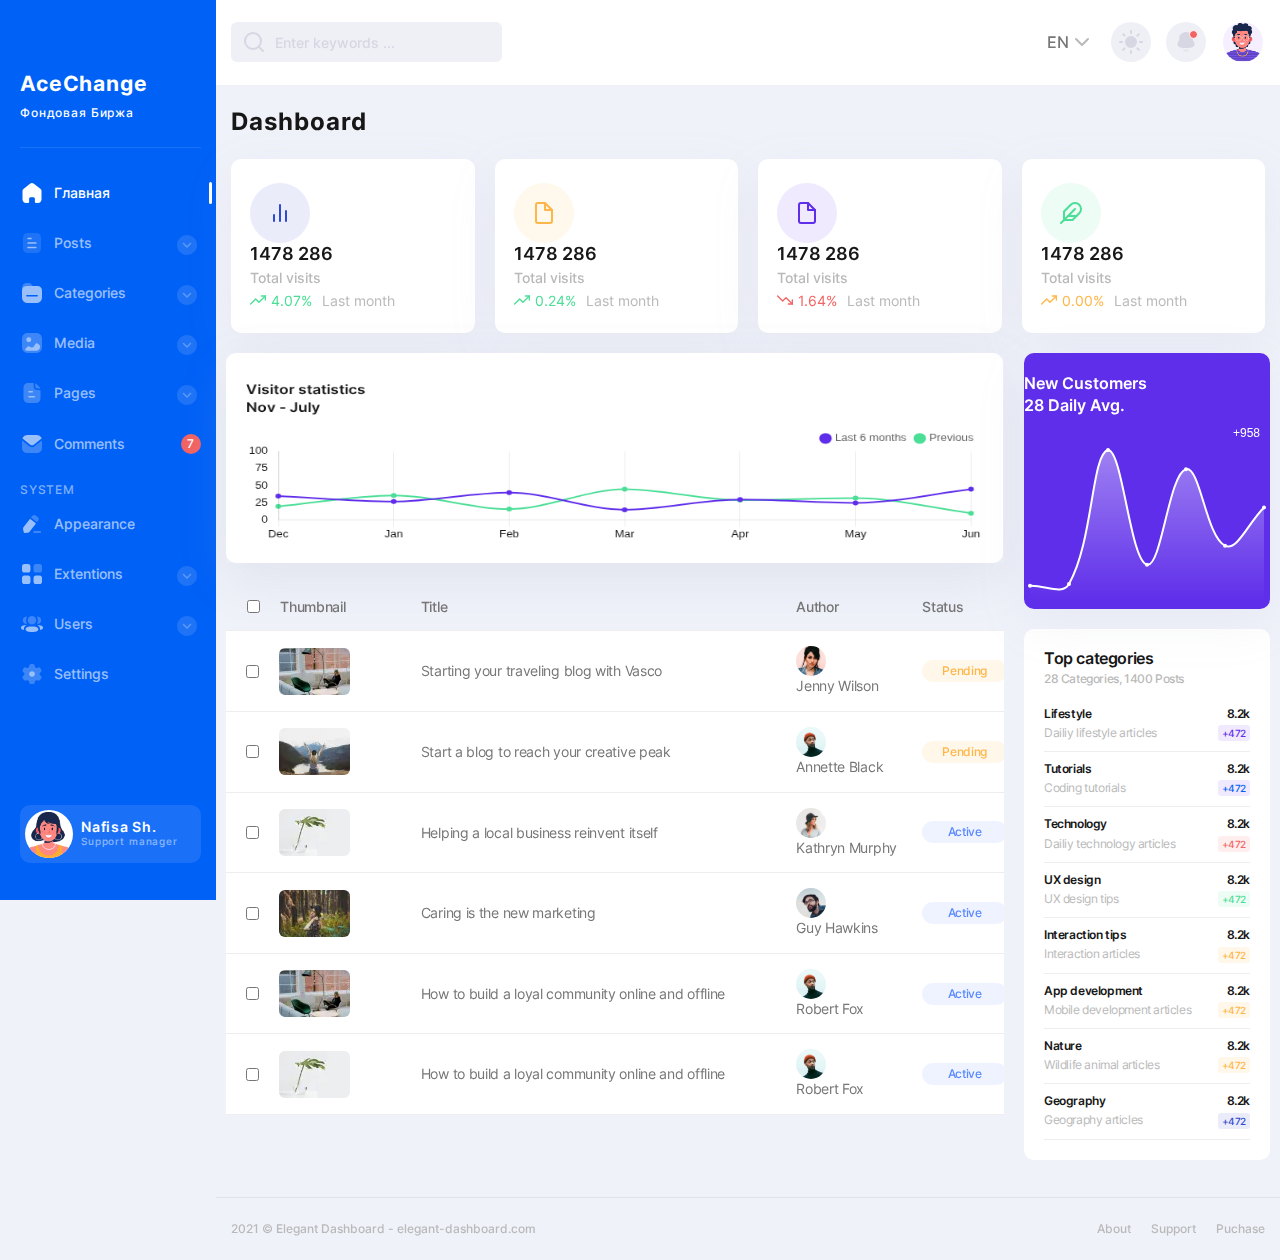
==== templates/index.html @ 2b7d205b "add template" ====
<!DOCTYPE html>
<html lang="ru">

<head>
  <meta charset="UTF-8">
  <meta http-equiv="X-UA-Compatible" content="IE=edge">
  <meta name="viewport" content="width=device-width, initial-scale=1.0">
  <title>AceChange</title>
  <!-- Favicon -->
  <link rel="shortcut icon" href="./img/svg/Logo.png" type="image/x-icon">
  <!-- Custom styles -->
  <link rel="stylesheet" href="./css/style.min.css">
</head>

<body>
  <div class="layer"></div>
<!-- ! Body -->
<a class="skip-link sr-only" href="#skip-target">Skip to content</a>
<div class="page-flex">
  <!-- ! Sidebar -->
  <aside class="sidebar">
    <div class="sidebar-start">
        <div class="sidebar-head">
            <a href="/" class="logo-wrapper" title="Home">
                <span class="sr-only">Домой</span>
                <span class="icon logo" aria-hidden="true"></span>
                <div class="logo-text">
                    <span class="logo-title">AceChange</span>
                    <span class="logo-subtitle">Фондовая Биржа</span>
                </div>
            </a>
           
        </div>
        <div class="sidebar-body">
            <ul class="sidebar-body-menu">
                <li>
                    <a class="active" href="/"><span class="icon home" aria-hidden="true"></span>Главная</a>
                </li>
                <li>
                    <a class="show-cat-btn" href="##">
                        <span class="icon document" aria-hidden="true"></span>Posts
                        <span class="category__btn transparent-btn" title="Open list">
                            <span class="sr-only">Open list</span>
                            <span class="icon arrow-down" aria-hidden="true"></span>
                        </span>
                    </a>
                    <ul class="cat-sub-menu">
                        <li>
                            <a href="posts.html">All Posts</a>
                        </li>
                        <li>
                            <a href="new-post.html">Add new post</a>
                        </li>
                    </ul>
                </li>
                <li>
                    <a class="show-cat-btn" href="##">
                        <span class="icon folder" aria-hidden="true"></span>Categories
                        <span class="category__btn transparent-btn" title="Open list">
                            <span class="sr-only">Open list</span>
                            <span class="icon arrow-down" aria-hidden="true"></span>
                        </span>
                    </a>
                    <ul class="cat-sub-menu">
                        <li>
                            <a href="categories.html">All categories</a>
                        </li>
                    </ul>
                </li>
                <li>
                    <a class="show-cat-btn" href="##">
                        <span class="icon image" aria-hidden="true"></span>Media
                        <span class="category__btn transparent-btn" title="Open list">
                            <span class="sr-only">Open list</span>
                            <span class="icon arrow-down" aria-hidden="true"></span>
                        </span>
                    </a>
                    <ul class="cat-sub-menu">
                        <li>
                            <a href="media-01.html">Media-01</a>
                        </li>
                        <li>
                            <a href="media-02.html">Media-02</a>
                        </li>
                    </ul>
                </li>
                <li>
                    <a class="show-cat-btn" href="##">
                        <span class="icon paper" aria-hidden="true"></span>Pages
                        <span class="category__btn transparent-btn" title="Open list">
                            <span class="sr-only">Open list</span>
                            <span class="icon arrow-down" aria-hidden="true"></span>
                        </span>
                    </a>
                    <ul class="cat-sub-menu">
                        <li>
                            <a href="pages.html">All pages</a>
                        </li>
                        <li>
                            <a href="new-page.html">Add new page</a>
                        </li>
                    </ul>
                </li>
                <li>
                    <a href="comments.html">
                        <span class="icon message" aria-hidden="true"></span>
                        Comments
                    </a>
                    <span class="msg-counter">7</span>
                </li>
            </ul>
            <span class="system-menu__title">system</span>
            <ul class="sidebar-body-menu">
                <li>
                    <a href="appearance.html"><span class="icon edit" aria-hidden="true"></span>Appearance</a>
                </li>
                <li>
                    <a class="show-cat-btn" href="##">
                        <span class="icon category" aria-hidden="true"></span>Extentions
                        <span class="category__btn transparent-btn" title="Open list">
                            <span class="sr-only">Open list</span>
                            <span class="icon arrow-down" aria-hidden="true"></span>
                        </span>
                    </a>
                    <ul class="cat-sub-menu">
                        <li>
                            <a href="extention-01.html">Extentions-01</a>
                        </li>
                        <li>
                            <a href="extention-02.html">Extentions-02</a>
                        </li>
                    </ul>
                </li>
                <li>
                    <a class="show-cat-btn" href="##">
                        <span class="icon user-3" aria-hidden="true"></span>Users
                        <span class="category__btn transparent-btn" title="Open list">
                            <span class="sr-only">Open list</span>
                            <span class="icon arrow-down" aria-hidden="true"></span>
                        </span>
                    </a>
                    <ul class="cat-sub-menu">
                        <li>
                            <a href="users-01.html">Users-01</a>
                        </li>
                        <li>
                            <a href="users-02.html">Users-02</a>
                        </li>
                    </ul>
                </li>
                <li>
                    <a href="##"><span class="icon setting" aria-hidden="true"></span>Settings</a>
                </li>
            </ul>
        </div>
    </div>
    <div class="sidebar-footer">
        <a href="##" class="sidebar-user">
            <span class="sidebar-user-img">
                <picture><source srcset="./img/avatar/avatar-illustrated-01.webp" type="image/webp"><img src="./img/avatar/avatar-illustrated-01.png" alt="User name"></picture>
            </span>
            <div class="sidebar-user-info">
                <span class="sidebar-user__title">Nafisa Sh.</span>
                <span class="sidebar-user__subtitle">Support manager</span>
            </div>
        </a>
    </div>
</aside>
  <div class="main-wrapper">
    <!-- ! Main nav -->
    <nav class="main-nav--bg">
  <div class="container main-nav">
    <div class="main-nav-start">
      <div class="search-wrapper">
        <i data-feather="search" aria-hidden="true"></i>
        <input type="text" placeholder="Enter keywords ..." required>
      </div>
    </div>
    <div class="main-nav-end">
      <button class="sidebar-toggle transparent-btn" title="Menu" type="button">
        <span class="sr-only">Toggle menu</span>
        <span class="icon menu-toggle--gray" aria-hidden="true"></span>
      </button>
      <div class="lang-switcher-wrapper">
        <button class="lang-switcher transparent-btn" type="button">
          EN
          <i data-feather="chevron-down" aria-hidden="true"></i>
        </button>
        <ul class="lang-menu dropdown">
          <li><a href="##">English</a></li>
          <li><a href="##">French</a></li>
          <li><a href="##">Uzbek</a></li>
        </ul>
      </div>
      <button class="theme-switcher gray-circle-btn" type="button" title="Switch theme">
        <span class="sr-only">Switch theme</span>
        <i class="sun-icon" data-feather="sun" aria-hidden="true"></i>
        <i class="moon-icon" data-feather="moon" aria-hidden="true"></i>
      </button>
      <div class="notification-wrapper">
        <button class="gray-circle-btn dropdown-btn" title="To messages" type="button">
          <span class="sr-only">To messages</span>
          <span class="icon notification active" aria-hidden="true"></span>
        </button>
        <ul class="users-item-dropdown notification-dropdown dropdown">
          <li>
            <a href="##">
              <div class="notification-dropdown-icon info">
                <i data-feather="check"></i>
              </div>
              <div class="notification-dropdown-text">
                <span class="notification-dropdown__title">System just updated</span>
                <span class="notification-dropdown__subtitle">The system has been successfully upgraded. Read more
                  here.</span>
              </div>
            </a>
          </li>
          <li>
            <a href="##">
              <div class="notification-dropdown-icon danger">
                <i data-feather="info" aria-hidden="true"></i>
              </div>
              <div class="notification-dropdown-text">
                <span class="notification-dropdown__title">The cache is full!</span>
                <span class="notification-dropdown__subtitle">Unnecessary caches take up a lot of memory space and
                  interfere ...</span>
              </div>
            </a>
          </li>
          <li>
            <a href="##">
              <div class="notification-dropdown-icon info">
                <i data-feather="check" aria-hidden="true"></i>
              </div>
              <div class="notification-dropdown-text">
                <span class="notification-dropdown__title">New Subscriber here!</span>
                <span class="notification-dropdown__subtitle">A new subscriber has subscribed.</span>
              </div>
            </a>
          </li>
          <li>
            <a class="link-to-page" href="##">Go to Notifications page</a>
          </li>
        </ul>
      </div>
      <div class="nav-user-wrapper">
        <button href="##" class="nav-user-btn dropdown-btn" title="My profile" type="button">
          <span class="sr-only">My profile</span>
          <span class="nav-user-img">
            <picture><source srcset="./img/avatar/avatar-illustrated-02.webp" type="image/webp"><img src="./img/avatar/avatar-illustrated-02.png" alt="User name"></picture>
          </span>
        </button>
        <ul class="users-item-dropdown nav-user-dropdown dropdown">
          <li><a href="##">
              <i data-feather="user" aria-hidden="true"></i>
              <span>Profile</span>
            </a></li>
          <li><a href="##">
              <i data-feather="settings" aria-hidden="true"></i>
              <span>Account settings</span>
            </a></li>
          <li><a class="danger" href="##">
              <i data-feather="log-out" aria-hidden="true"></i>
              <span>Log out</span>
            </a></li>
        </ul>
      </div>
    </div>
  </div>
</nav>
    <!-- ! Main -->
    <main class="main users chart-page" id="skip-target">
      <div class="container">
        <h2 class="main-title">Dashboard</h2>
        <div class="row stat-cards">
          <div class="col-md-6 col-xl-3">
            <article class="stat-cards-item">
              <div class="stat-cards-icon primary">
                <i data-feather="bar-chart-2" aria-hidden="true"></i>
              </div>
              <div class="stat-cards-info">
                <p class="stat-cards-info__num">1478 286</p>
                <p class="stat-cards-info__title">Total visits</p>
                <p class="stat-cards-info__progress">
                  <span class="stat-cards-info__profit success">
                    <i data-feather="trending-up" aria-hidden="true"></i>4.07%
                  </span>
                  Last month
                </p>
              </div>
            </article>
          </div>
          <div class="col-md-6 col-xl-3">
            <article class="stat-cards-item">
              <div class="stat-cards-icon warning">
                <i data-feather="file" aria-hidden="true"></i>
              </div>
              <div class="stat-cards-info">
                <p class="stat-cards-info__num">1478 286</p>
                <p class="stat-cards-info__title">Total visits</p>
                <p class="stat-cards-info__progress">
                  <span class="stat-cards-info__profit success">
                    <i data-feather="trending-up" aria-hidden="true"></i>0.24%
                  </span>
                  Last month
                </p>
              </div>
            </article>
          </div>
          <div class="col-md-6 col-xl-3">
            <article class="stat-cards-item">
              <div class="stat-cards-icon purple">
                <i data-feather="file" aria-hidden="true"></i>
              </div>
              <div class="stat-cards-info">
                <p class="stat-cards-info__num">1478 286</p>
                <p class="stat-cards-info__title">Total visits</p>
                <p class="stat-cards-info__progress">
                  <span class="stat-cards-info__profit danger">
                    <i data-feather="trending-down" aria-hidden="true"></i>1.64%
                  </span>
                  Last month
                </p>
              </div>
            </article>
          </div>
          <div class="col-md-6 col-xl-3">
            <article class="stat-cards-item">
              <div class="stat-cards-icon success">
                <i data-feather="feather" aria-hidden="true"></i>
              </div>
              <div class="stat-cards-info">
                <p class="stat-cards-info__num">1478 286</p>
                <p class="stat-cards-info__title">Total visits</p>
                <p class="stat-cards-info__progress">
                  <span class="stat-cards-info__profit warning">
                    <i data-feather="trending-up" aria-hidden="true"></i>0.00%
                  </span>
                  Last month
                </p>
              </div>
            </article>
          </div>
        </div>
        <div class="row">
          <div class="col-lg-9">
            <div class="chart">
              <canvas id="myChart" aria-label="Site statistics" role="img"></canvas>
            </div>
            <div class="users-table table-wrapper">
              <table class="posts-table">
                <thead>
                  <tr class="users-table-info">
                    <th>
                      <label class="users-table__checkbox ms-20">
                        <input type="checkbox" class="check-all">Thumbnail
                      </label>
                    </th>
                    <th>Title</th>
                    <th>Author</th>
                    <th>Status</th>
                    <th>Date</th>
                    <th>Action</th>
                  </tr>
                </thead>
                <tbody>
                  <tr>
                    <td>
                      <label class="users-table__checkbox">
                        <input type="checkbox" class="check">
                        <div class="categories-table-img">
                          <picture><source srcset="./img/categories/01.webp" type="image/webp"><img src="./img/categories/01.jpg" alt="category"></picture>
                        </div>
                      </label>
                    </td>
                    <td>
                      Starting your traveling blog with Vasco
                    </td>
                    <td>
                      <div class="pages-table-img">
                        <picture><source srcset="./img/avatar/avatar-face-04.webp" type="image/webp"><img src="./img/avatar/avatar-face-04.png" alt="User Name"></picture>
                        Jenny Wilson
                      </div>
                    </td>
                    <td><span class="badge-pending">Pending</span></td>
                    <td>17.04.2021</td>
                    <td>
                      <span class="p-relative">
                        <button class="dropdown-btn transparent-btn" type="button" title="More info">
                          <div class="sr-only">More info</div>
                          <i data-feather="more-horizontal" aria-hidden="true"></i>
                        </button>
                        <ul class="users-item-dropdown dropdown">
                          <li><a href="##">Edit</a></li>
                          <li><a href="##">Quick edit</a></li>
                          <li><a href="##">Trash</a></li>
                        </ul>
                      </span>
                    </td>
                  </tr>
                  <tr>
                    <td>
                      <label class="users-table__checkbox">
                        <input type="checkbox" class="check">
                        <div class="categories-table-img">
                          <picture><source srcset="./img/categories/02.webp" type="image/webp"><img src="./img/categories/02.jpg" alt="category"></picture>
                        </div>
                      </label>
                    </td>
                    <td>
                      Start a blog to reach your creative peak
                    </td>
                    <td>
                      <div class="pages-table-img">
                        <picture><source srcset="./img/avatar/avatar-face-03.webp" type="image/webp"><img src="./img/avatar/avatar-face-03.png" alt="User Name"></picture>
                        Annette Black
                      </div>
                    </td>
                    <td><span class="badge-pending">Pending</span></td>
                    <td>23.04.2021</td>
                    <td>
                      <span class="p-relative">
                        <button class="dropdown-btn transparent-btn" type="button" title="More info">
                          <div class="sr-only">More info</div>
                          <i data-feather="more-horizontal" aria-hidden="true"></i>
                        </button>
                        <ul class="users-item-dropdown dropdown">
                          <li><a href="##">Edit</a></li>
                          <li><a href="##">Quick edit</a></li>
                          <li><a href="##">Trash</a></li>
                        </ul>
                      </span>
                    </td>
                  </tr>
                  <tr>
                    <td>
                      <label class="users-table__checkbox">
                        <input type="checkbox" class="check">
                        <div class="categories-table-img">
                          <picture><source srcset="./img/categories/03.webp" type="image/webp"><img src="./img/categories/03.jpg" alt="category"></picture>
                        </div>
                      </label>
                    </td>
                    <td>
                      Helping a local business reinvent itself
                    </td>
                    <td>
                      <div class="pages-table-img">
                        <picture><source srcset="./img/avatar/avatar-face-02.webp" type="image/webp"><img src="./img/avatar/avatar-face-02.png" alt="User Name"></picture>
                        Kathryn Murphy
                      </div>
                    </td>
                    <td><span class="badge-active">Active</span></td>
                    <td>17.04.2021</td>
                    <td>
                      <span class="p-relative">
                        <button class="dropdown-btn transparent-btn" type="button" title="More info">
                          <div class="sr-only">More info</div>
                          <i data-feather="more-horizontal" aria-hidden="true"></i>
                        </button>
                        <ul class="users-item-dropdown dropdown">
                          <li><a href="##">Edit</a></li>
                          <li><a href="##">Quick edit</a></li>
                          <li><a href="##">Trash</a></li>
                        </ul>
                      </span>
                    </td>
                  </tr>
                  <tr>
                    <td>
                      <label class="users-table__checkbox">
                        <input type="checkbox" class="check">
                        <div class="categories-table-img">
                          <picture><source srcset="./img/categories/04.webp" type="image/webp"><img src="./img/categories/04.jpg" alt="category"></picture>
                        </div>
                      </label>
                    </td>
                    <td>
                      Caring is the new marketing
                    </td>
                    <td>
                      <div class="pages-table-img">
                        <picture><source srcset="./img/avatar/avatar-face-05.webp" type="image/webp"><img src="./img/avatar/avatar-face-05.png" alt="User Name"></picture>
                        Guy Hawkins
                      </div>
                    </td>
                    <td><span class="badge-active">Active</span></td>
                    <td>17.04.2021</td>
                    <td>
                      <span class="p-relative">
                        <button class="dropdown-btn transparent-btn" type="button" title="More info">
                          <div class="sr-only">More info</div>
                          <i data-feather="more-horizontal" aria-hidden="true"></i>
                        </button>
                        <ul class="users-item-dropdown dropdown">
                          <li><a href="##">Edit</a></li>
                          <li><a href="##">Quick edit</a></li>
                          <li><a href="##">Trash</a></li>
                        </ul>
                      </span>
                    </td>
                  </tr>
                  <tr>
                    <td>
                      <label class="users-table__checkbox">
                        <input type="checkbox" class="check">
                        <div class="categories-table-img">
                          <picture><source srcset="./img/categories/01.webp" type="image/webp"><img src="./img/categories/01.jpg" alt="category"></picture>
                        </div>
                      </label>
                    </td>
                    <td>
                      How to build a loyal community online and offline
                    </td>
                    <td>
                      <div class="pages-table-img">
                        <picture><source srcset="./img/avatar/avatar-face-03.webp" type="image/webp"><img src="./img/avatar/avatar-face-03.png" alt="User Name"></picture>
                        Robert Fox
                      </div>
                    </td>
                    <td><span class="badge-active">Active</span></td>
                    <td>17.04.2021</td>
                    <td>
                      <span class="p-relative">
                        <button class="dropdown-btn transparent-btn" type="button" title="More info">
                          <div class="sr-only">More info</div>
                          <i data-feather="more-horizontal" aria-hidden="true"></i>
                        </button>
                        <ul class="users-item-dropdown dropdown">
                          <li><a href="##">Edit</a></li>
                          <li><a href="##">Quick edit</a></li>
                          <li><a href="##">Trash</a></li>
                        </ul>
                      </span>
                    </td>
                  </tr>
                  <tr>
                    <td>
                      <label class="users-table__checkbox">
                        <input type="checkbox" class="check">
                        <div class="categories-table-img">
                          <picture><source srcset="./img/categories/03.webp" type="image/webp"><img src="./img/categories/03.jpg" alt="category"></picture>
                        </div>
                      </label>
                    </td>
                    <td>
                      How to build a loyal community online and offline
                    </td>
                    <td>
                      <div class="pages-table-img">
                        <picture><source srcset="./img/avatar/avatar-face-03.webp" type="image/webp"><img src="./img/avatar/avatar-face-03.png" alt="User Name"></picture>
                        Robert Fox
                      </div>
                    </td>
                    <td><span class="badge-active">Active</span></td>
                    <td>17.04.2021</td>
                    <td>
                      <span class="p-relative">
                        <button class="dropdown-btn transparent-btn" type="button" title="More info">
                          <div class="sr-only">More info</div>
                          <i data-feather="more-horizontal" aria-hidden="true"></i>
                        </button>
                        <ul class="users-item-dropdown dropdown">
                          <li><a href="##">Edit</a></li>
                          <li><a href="##">Quick edit</a></li>
                          <li><a href="##">Trash</a></li>
                        </ul>
                      </span>
                    </td>
                  </tr>
                </tbody>
              </table>
            </div>
          </div>
          <div class="col-lg-3">
            <article class="customers-wrapper">
              <canvas id="customersChart" aria-label="Customers statistics" role="img"></canvas>
              <!--              <p class="customers__title">New Customers <span>+958</span></p>
              <p class="customers__date">28 Daily Avg.</p>
              <picture><source srcset="./img/svg/customers.svg" type="image/webp"><img src="./img/svg/customers.svg" alt=""></picture> -->
            </article>
            <article class="white-block">
              <div class="top-cat-title">
                <h3>Top categories</h3>
                <p>28 Categories, 1400 Posts</p>
              </div>
              <ul class="top-cat-list">
                <li>
                  <a href="##">
                    <div class="top-cat-list__title">
                      Lifestyle <span>8.2k</span>
                    </div>
                    <div class="top-cat-list__subtitle">
                      Dailiy lifestyle articles <span class="purple">+472</span>
                    </div>
                  </a>
                </li>
                <li>
                  <a href="##">
                    <div class="top-cat-list__title">
                      Tutorials <span>8.2k</span>
                    </div>
                    <div class="top-cat-list__subtitle">
                      Coding tutorials <span class="blue">+472</span>
                    </div>
                  </a>
                </li>
                <li>
                  <a href="##">
                    <div class="top-cat-list__title">
                      Technology <span>8.2k</span>
                    </div>
                    <div class="top-cat-list__subtitle">
                      Dailiy technology articles <span class="danger">+472</span>
                    </div>
                  </a>
                </li>
                <li>
                  <a href="##">
                    <div class="top-cat-list__title">
                      UX design <span>8.2k</span>
                    </div>
                    <div class="top-cat-list__subtitle">
                      UX design tips <span class="success">+472</span>
                    </div>
                  </a>
                </li>
                <li>
                  <a href="##">
                    <div class="top-cat-list__title">
                      Interaction tips <span>8.2k</span>
                    </div>
                    <div class="top-cat-list__subtitle">
                      Interaction articles <span class="warning">+472</span>
                    </div>
                  </a>
                </li>
                <li>
                  <a href="##">
                    <div class="top-cat-list__title">
                      App development <span>8.2k</span>
                    </div>
                    <div class="top-cat-list__subtitle">
                      Mobile development articles <span class="warning">+472</span>
                    </div>
                  </a>
                </li>
                <li>
                  <a href="##">
                    <div class="top-cat-list__title">
                      Nature <span>8.2k</span>
                    </div>
                    <div class="top-cat-list__subtitle">
                      Wildlife animal articles <span class="warning">+472</span>
                    </div>
                  </a>
                </li>
                <li>
                  <a href="##">
                    <div class="top-cat-list__title">
                      Geography <span>8.2k</span>
                    </div>
                    <div class="top-cat-list__subtitle">
                      Geography articles <span class="primary">+472</span>
                    </div>
                  </a>
                </li>
              </ul>
            </article>
          </div>
        </div>
      </div>
    </main>
    <!-- ! Footer -->
    <footer class="footer">
  <div class="container footer--flex">
    <div class="footer-start">
      <p>2021 © Elegant Dashboard - <a href="elegant-dashboard.com" target="_blank"
          rel="noopener noreferrer">elegant-dashboard.com</a></p>
    </div>
    <ul class="footer-end">
      <li><a href="##">About</a></li>
      <li><a href="##">Support</a></li>
      <li><a href="##">Puchase</a></li>
    </ul>
  </div>
</footer>
  </div>
</div>
<!-- Chart library -->
<script src="./plugins/chart.min.js"></script>
<!-- Icons library -->
<script src="plugins/feather.min.js"></script>
<!-- Custom scripts -->
<script src="js/script.js"></script>
</body>

</html>
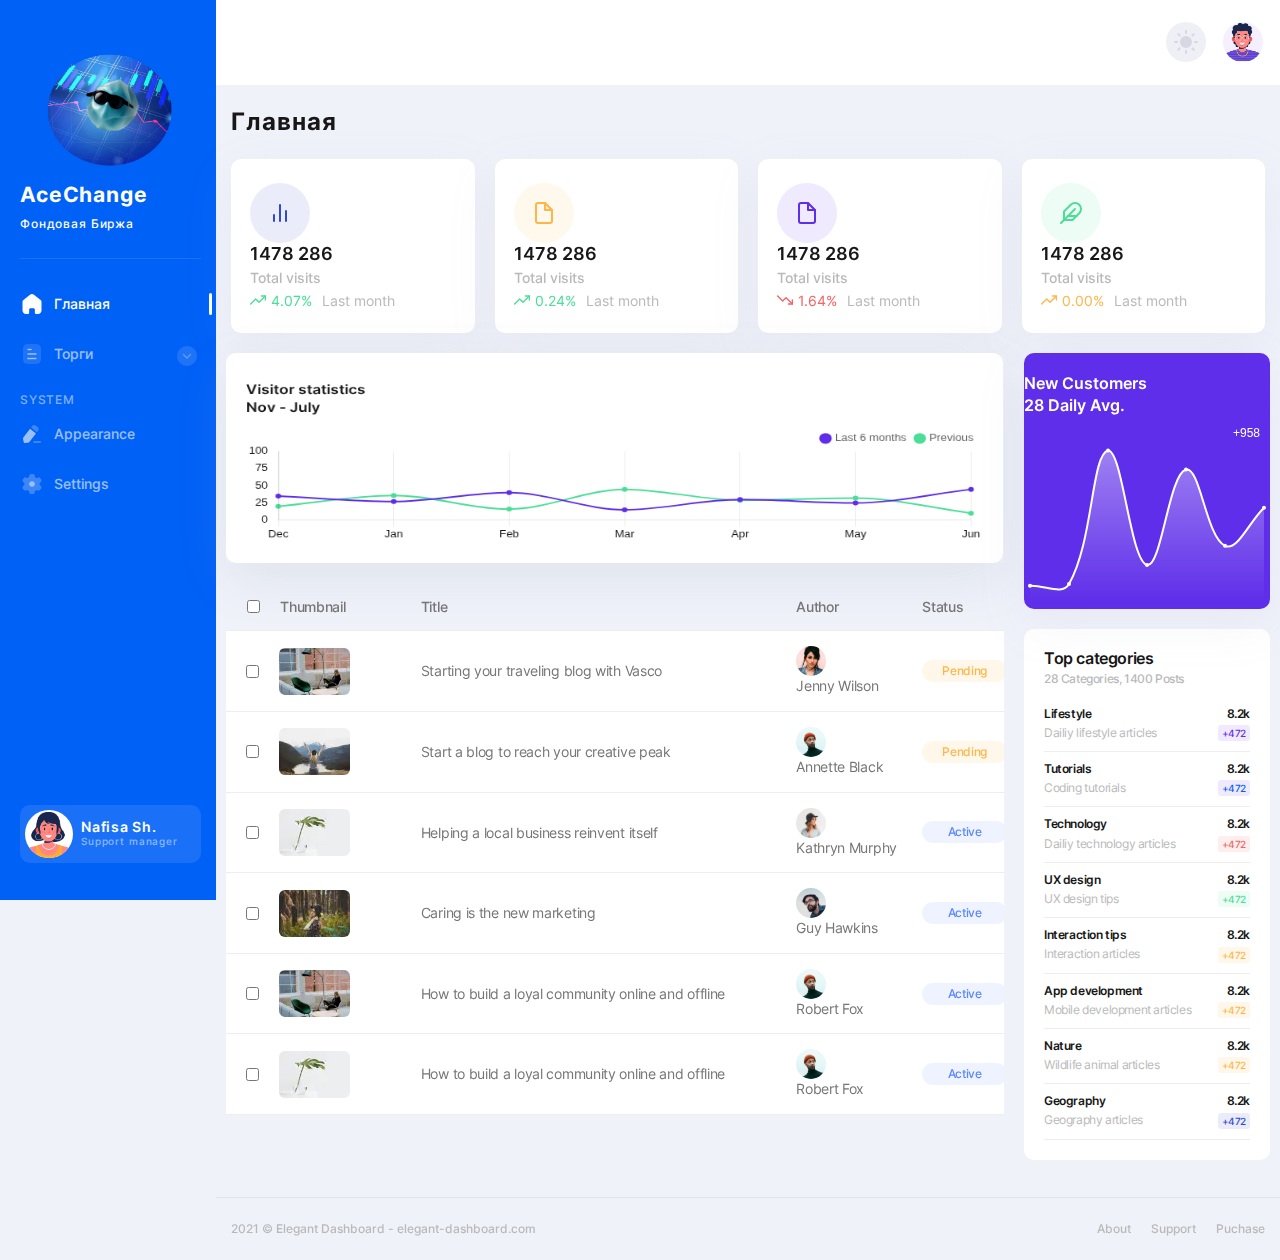
==== commit 3255a101: "Изменил Фронт" ====
--- a/templates/index.html
+++ b/templates/index.html
@@ -7,15 +7,16 @@
   <meta name="viewport" content="width=device-width, initial-scale=1.0">
   <title>AceChange</title>
   <!-- Favicon -->
-  <link rel="shortcut icon" href="./img/svg/Logo.png" type="image/x-icon">
+  <link rel="shortcut icon" href="./img/svg/Logo.svg" type="image/x-icon">
   <!-- Custom styles -->
   <link rel="stylesheet" href="./css/style.min.css">
+  <link rel="stylesheet" href="./css/style.css">
 </head>
 
 <body>
   <div class="layer"></div>
 <!-- ! Body -->
-<a class="skip-link sr-only" href="#skip-target">Skip to content</a>
+<a class="skip-link sr-only" href="#skip-target"></a>
 <div class="page-flex">
   <!-- ! Sidebar -->
   <aside class="sidebar">
@@ -23,7 +24,8 @@
         <div class="sidebar-head">
             <a href="/" class="logo-wrapper" title="Home">
                 <span class="sr-only">Домой</span>
-                <span class="icon logo" aria-hidden="true"></span>
+                <!-- <span class="icon logo" aria-hidden="true"></span> -->
+                <span class="icon-logo"><img src="./img/svg/Logo.svg" alt="Не работает :("></span>
                 <div class="logo-text">
                     <span class="logo-title">AceChange</span>
                     <span class="logo-subtitle">Фондовая Биржа</span>
@@ -38,7 +40,7 @@
                 </li>
                 <li>
                     <a class="show-cat-btn" href="##">
-                        <span class="icon document" aria-hidden="true"></span>Posts
+                        <span class="icon document" aria-hidden="true"></span>Торги
                         <span class="category__btn transparent-btn" title="Open list">
                             <span class="sr-only">Open list</span>
                             <span class="icon arrow-down" aria-hidden="true"></span>
@@ -46,107 +48,20 @@
                     </a>
                     <ul class="cat-sub-menu">
                         <li>
-                            <a href="posts.html">All Posts</a>
+                            <a href="trade.html">Доллар / Рубль</a>
                         </li>
                         <li>
-                            <a href="new-post.html">Add new post</a>
+                            <a href="new-post.html">Добавим потом :)</a>
                         </li>
                     </ul>
                 </li>
-                <li>
-                    <a class="show-cat-btn" href="##">
-                        <span class="icon folder" aria-hidden="true"></span>Categories
-                        <span class="category__btn transparent-btn" title="Open list">
-                            <span class="sr-only">Open list</span>
-                            <span class="icon arrow-down" aria-hidden="true"></span>
-                        </span>
-                    </a>
-                    <ul class="cat-sub-menu">
-                        <li>
-                            <a href="categories.html">All categories</a>
-                        </li>
-                    </ul>
-                </li>
-                <li>
-                    <a class="show-cat-btn" href="##">
-                        <span class="icon image" aria-hidden="true"></span>Media
-                        <span class="category__btn transparent-btn" title="Open list">
-                            <span class="sr-only">Open list</span>
-                            <span class="icon arrow-down" aria-hidden="true"></span>
-                        </span>
-                    </a>
-                    <ul class="cat-sub-menu">
-                        <li>
-                            <a href="media-01.html">Media-01</a>
-                        </li>
-                        <li>
-                            <a href="media-02.html">Media-02</a>
-                        </li>
-                    </ul>
-                </li>
-                <li>
-                    <a class="show-cat-btn" href="##">
-                        <span class="icon paper" aria-hidden="true"></span>Pages
-                        <span class="category__btn transparent-btn" title="Open list">
-                            <span class="sr-only">Open list</span>
-                            <span class="icon arrow-down" aria-hidden="true"></span>
-                        </span>
-                    </a>
-                    <ul class="cat-sub-menu">
-                        <li>
-                            <a href="pages.html">All pages</a>
-                        </li>
-                        <li>
-                            <a href="new-page.html">Add new page</a>
-                        </li>
-                    </ul>
-                </li>
-                <li>
-                    <a href="comments.html">
-                        <span class="icon message" aria-hidden="true"></span>
-                        Comments
-                    </a>
-                    <span class="msg-counter">7</span>
-                </li>
+                
+                
             </ul>
             <span class="system-menu__title">system</span>
             <ul class="sidebar-body-menu">
                 <li>
                     <a href="appearance.html"><span class="icon edit" aria-hidden="true"></span>Appearance</a>
-                </li>
-                <li>
-                    <a class="show-cat-btn" href="##">
-                        <span class="icon category" aria-hidden="true"></span>Extentions
-                        <span class="category__btn transparent-btn" title="Open list">
-                            <span class="sr-only">Open list</span>
-                            <span class="icon arrow-down" aria-hidden="true"></span>
-                        </span>
-                    </a>
-                    <ul class="cat-sub-menu">
-                        <li>
-                            <a href="extention-01.html">Extentions-01</a>
-                        </li>
-                        <li>
-                            <a href="extention-02.html">Extentions-02</a>
-                        </li>
-                    </ul>
-                </li>
-                <li>
-                    <a class="show-cat-btn" href="##">
-                        <span class="icon user-3" aria-hidden="true"></span>Users
-                        <span class="category__btn transparent-btn" title="Open list">
-                            <span class="sr-only">Open list</span>
-                            <span class="icon arrow-down" aria-hidden="true"></span>
-                        </span>
-                    </a>
-                    <ul class="cat-sub-menu">
-                        <li>
-                            <a href="users-01.html">Users-01</a>
-                        </li>
-                        <li>
-                            <a href="users-02.html">Users-02</a>
-                        </li>
-                    </ul>
                 </li>
                 <li>
                     <a href="##"><span class="icon setting" aria-hidden="true"></span>Settings</a>
@@ -171,78 +86,21 @@
     <nav class="main-nav--bg">
   <div class="container main-nav">
     <div class="main-nav-start">
-      <div class="search-wrapper">
-        <i data-feather="search" aria-hidden="true"></i>
-        <input type="text" placeholder="Enter keywords ..." required>
-      </div>
+      <!-- Надо сделать!!! -->
     </div>
     <div class="main-nav-end">
       <button class="sidebar-toggle transparent-btn" title="Menu" type="button">
         <span class="sr-only">Toggle menu</span>
         <span class="icon menu-toggle--gray" aria-hidden="true"></span>
       </button>
-      <div class="lang-switcher-wrapper">
-        <button class="lang-switcher transparent-btn" type="button">
-          EN
-          <i data-feather="chevron-down" aria-hidden="true"></i>
-        </button>
-        <ul class="lang-menu dropdown">
-          <li><a href="##">English</a></li>
-          <li><a href="##">French</a></li>
-          <li><a href="##">Uzbek</a></li>
-        </ul>
-      </div>
+      
       <button class="theme-switcher gray-circle-btn" type="button" title="Switch theme">
         <span class="sr-only">Switch theme</span>
         <i class="sun-icon" data-feather="sun" aria-hidden="true"></i>
         <i class="moon-icon" data-feather="moon" aria-hidden="true"></i>
       </button>
-      <div class="notification-wrapper">
-        <button class="gray-circle-btn dropdown-btn" title="To messages" type="button">
-          <span class="sr-only">To messages</span>
-          <span class="icon notification active" aria-hidden="true"></span>
-        </button>
-        <ul class="users-item-dropdown notification-dropdown dropdown">
-          <li>
-            <a href="##">
-              <div class="notification-dropdown-icon info">
-                <i data-feather="check"></i>
-              </div>
-              <div class="notification-dropdown-text">
-                <span class="notification-dropdown__title">System just updated</span>
-                <span class="notification-dropdown__subtitle">The system has been successfully upgraded. Read more
-                  here.</span>
-              </div>
-            </a>
-          </li>
-          <li>
-            <a href="##">
-              <div class="notification-dropdown-icon danger">
-                <i data-feather="info" aria-hidden="true"></i>
-              </div>
-              <div class="notification-dropdown-text">
-                <span class="notification-dropdown__title">The cache is full!</span>
-                <span class="notification-dropdown__subtitle">Unnecessary caches take up a lot of memory space and
-                  interfere ...</span>
-              </div>
-            </a>
-          </li>
-          <li>
-            <a href="##">
-              <div class="notification-dropdown-icon info">
-                <i data-feather="check" aria-hidden="true"></i>
-              </div>
-              <div class="notification-dropdown-text">
-                <span class="notification-dropdown__title">New Subscriber here!</span>
-                <span class="notification-dropdown__subtitle">A new subscriber has subscribed.</span>
-              </div>
-            </a>
-          </li>
-          <li>
-            <a class="link-to-page" href="##">Go to Notifications page</a>
-          </li>
-        </ul>
-      </div>
+
+      
       <div class="nav-user-wrapper">
         <button href="##" class="nav-user-btn dropdown-btn" title="My profile" type="button">
           <span class="sr-only">My profile</span>
@@ -271,7 +129,7 @@
     <!-- ! Main -->
     <main class="main users chart-page" id="skip-target">
       <div class="container">
-        <h2 class="main-title">Dashboard</h2>
+        <h2 class="main-title">Главная</h2>
         <div class="row stat-cards">
           <div class="col-md-6 col-xl-3">
             <article class="stat-cards-item">
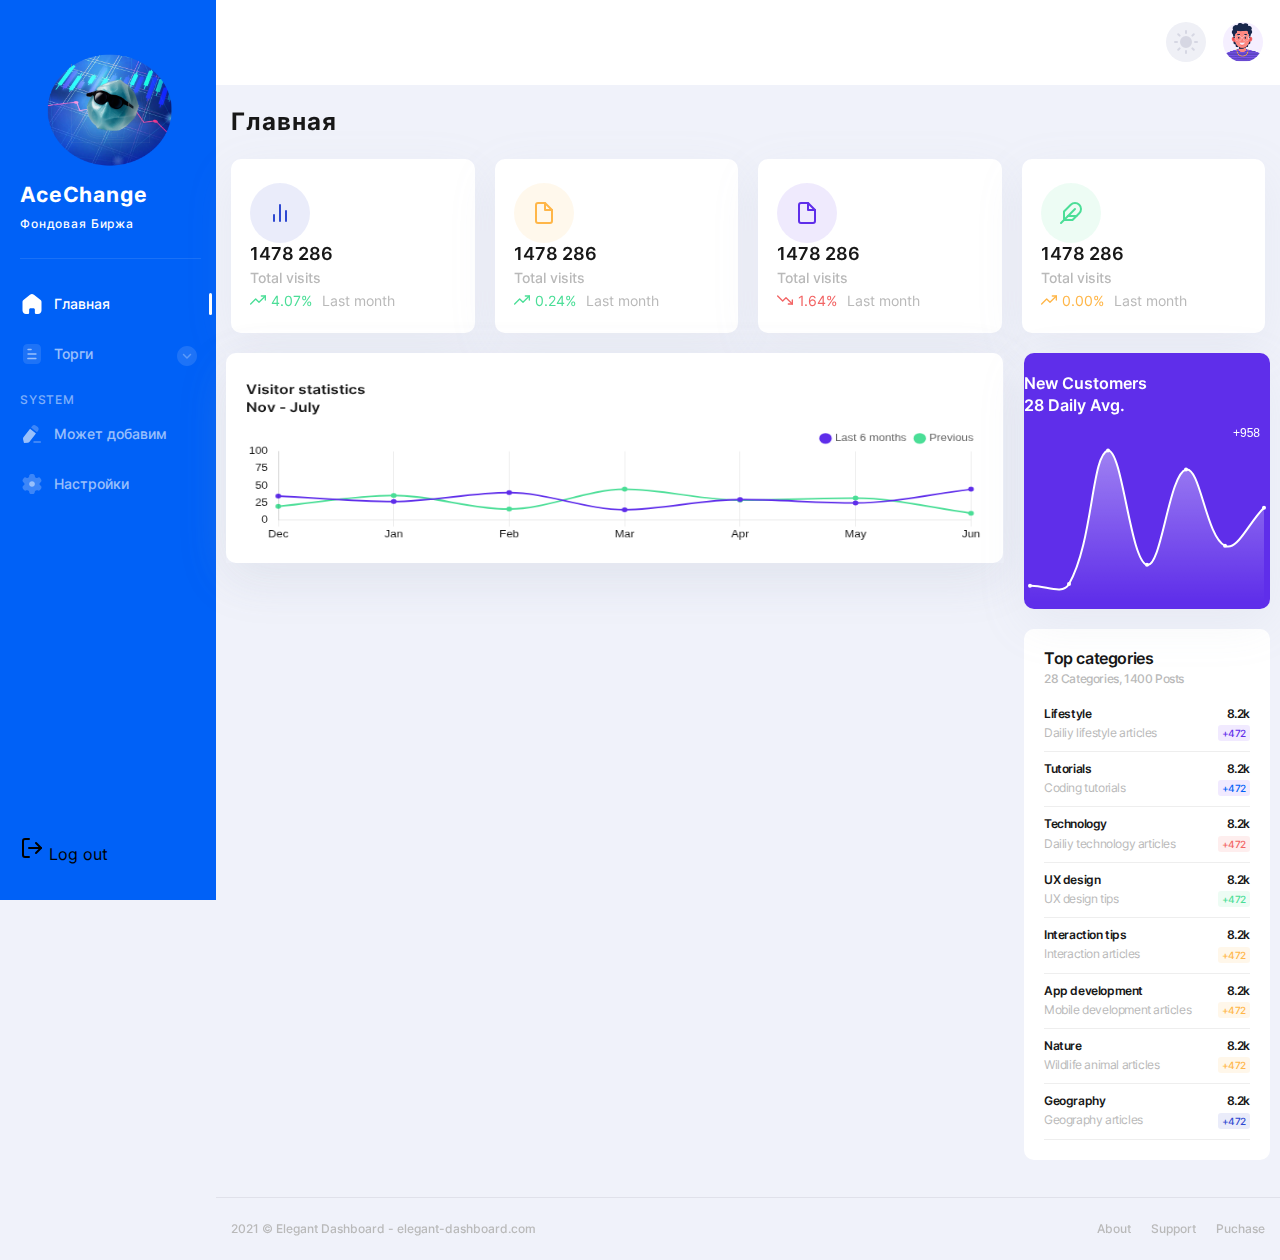
==== commit 40bfa55d: "Добавил авторизацию + Небольшие изменения" ====
--- a/templates/index.html
+++ b/templates/index.html
@@ -61,24 +61,19 @@
             <span class="system-menu__title">system</span>
             <ul class="sidebar-body-menu">
                 <li>
-                    <a href="appearance.html"><span class="icon edit" aria-hidden="true"></span>Appearance</a>
-                </li>
-                <li>
-                    <a href="##"><span class="icon setting" aria-hidden="true"></span>Settings</a>
+                    <a href="##"><span class="icon edit" aria-hidden="true"></span>Может добавим</a>
+                </li>
+                <li>
+                    <a href="##"><span class="icon setting" aria-hidden="true"></span>Настройки</a>
                 </li>
             </ul>
         </div>
     </div>
     <div class="sidebar-footer">
-        <a href="##" class="sidebar-user">
-            <span class="sidebar-user-img">
-                <picture><source srcset="./img/avatar/avatar-illustrated-01.webp" type="image/webp"><img src="./img/avatar/avatar-illustrated-01.png" alt="User name"></picture>
-            </span>
-            <div class="sidebar-user-info">
-                <span class="sidebar-user__title">Nafisa Sh.</span>
-                <span class="sidebar-user__subtitle">Support manager</span>
-            </div>
-        </a>
+      <a class="danger" href="signin.html">
+        <i data-feather="log-out" aria-hidden="true"></i>
+        <span>Log out</span>
+      </a>
     </div>
 </aside>
   <div class="main-wrapper">
@@ -117,7 +112,7 @@
               <i data-feather="settings" aria-hidden="true"></i>
               <span>Account settings</span>
             </a></li>
-          <li><a class="danger" href="##">
+          <li><a class="danger" href="signin.html">
               <i data-feather="log-out" aria-hidden="true"></i>
               <span>Log out</span>
             </a></li>
@@ -205,230 +200,7 @@
             <div class="chart">
               <canvas id="myChart" aria-label="Site statistics" role="img"></canvas>
             </div>
-            <div class="users-table table-wrapper">
-              <table class="posts-table">
-                <thead>
-                  <tr class="users-table-info">
-                    <th>
-                      <label class="users-table__checkbox ms-20">
-                        <input type="checkbox" class="check-all">Thumbnail
-                      </label>
-                    </th>
-                    <th>Title</th>
-                    <th>Author</th>
-                    <th>Status</th>
-                    <th>Date</th>
-                    <th>Action</th>
-                  </tr>
-                </thead>
-                <tbody>
-                  <tr>
-                    <td>
-                      <label class="users-table__checkbox">
-                        <input type="checkbox" class="check">
-                        <div class="categories-table-img">
-                          <picture><source srcset="./img/categories/01.webp" type="image/webp"><img src="./img/categories/01.jpg" alt="category"></picture>
-                        </div>
-                      </label>
-                    </td>
-                    <td>
-                      Starting your traveling blog with Vasco
-                    </td>
-                    <td>
-                      <div class="pages-table-img">
-                        <picture><source srcset="./img/avatar/avatar-face-04.webp" type="image/webp"><img src="./img/avatar/avatar-face-04.png" alt="User Name"></picture>
-                        Jenny Wilson
-                      </div>
-                    </td>
-                    <td><span class="badge-pending">Pending</span></td>
-                    <td>17.04.2021</td>
-                    <td>
-                      <span class="p-relative">
-                        <button class="dropdown-btn transparent-btn" type="button" title="More info">
-                          <div class="sr-only">More info</div>
-                          <i data-feather="more-horizontal" aria-hidden="true"></i>
-                        </button>
-                        <ul class="users-item-dropdown dropdown">
-                          <li><a href="##">Edit</a></li>
-                          <li><a href="##">Quick edit</a></li>
-                          <li><a href="##">Trash</a></li>
-                        </ul>
-                      </span>
-                    </td>
-                  </tr>
-                  <tr>
-                    <td>
-                      <label class="users-table__checkbox">
-                        <input type="checkbox" class="check">
-                        <div class="categories-table-img">
-                          <picture><source srcset="./img/categories/02.webp" type="image/webp"><img src="./img/categories/02.jpg" alt="category"></picture>
-                        </div>
-                      </label>
-                    </td>
-                    <td>
-                      Start a blog to reach your creative peak
-                    </td>
-                    <td>
-                      <div class="pages-table-img">
-                        <picture><source srcset="./img/avatar/avatar-face-03.webp" type="image/webp"><img src="./img/avatar/avatar-face-03.png" alt="User Name"></picture>
-                        Annette Black
-                      </div>
-                    </td>
-                    <td><span class="badge-pending">Pending</span></td>
-                    <td>23.04.2021</td>
-                    <td>
-                      <span class="p-relative">
-                        <button class="dropdown-btn transparent-btn" type="button" title="More info">
-                          <div class="sr-only">More info</div>
-                          <i data-feather="more-horizontal" aria-hidden="true"></i>
-                        </button>
-                        <ul class="users-item-dropdown dropdown">
-                          <li><a href="##">Edit</a></li>
-                          <li><a href="##">Quick edit</a></li>
-                          <li><a href="##">Trash</a></li>
-                        </ul>
-                      </span>
-                    </td>
-                  </tr>
-                  <tr>
-                    <td>
-                      <label class="users-table__checkbox">
-                        <input type="checkbox" class="check">
-                        <div class="categories-table-img">
-                          <picture><source srcset="./img/categories/03.webp" type="image/webp"><img src="./img/categories/03.jpg" alt="category"></picture>
-                        </div>
-                      </label>
-                    </td>
-                    <td>
-                      Helping a local business reinvent itself
-                    </td>
-                    <td>
-                      <div class="pages-table-img">
-                        <picture><source srcset="./img/avatar/avatar-face-02.webp" type="image/webp"><img src="./img/avatar/avatar-face-02.png" alt="User Name"></picture>
-                        Kathryn Murphy
-                      </div>
-                    </td>
-                    <td><span class="badge-active">Active</span></td>
-                    <td>17.04.2021</td>
-                    <td>
-                      <span class="p-relative">
-                        <button class="dropdown-btn transparent-btn" type="button" title="More info">
-                          <div class="sr-only">More info</div>
-                          <i data-feather="more-horizontal" aria-hidden="true"></i>
-                        </button>
-                        <ul class="users-item-dropdown dropdown">
-                          <li><a href="##">Edit</a></li>
-                          <li><a href="##">Quick edit</a></li>
-                          <li><a href="##">Trash</a></li>
-                        </ul>
-                      </span>
-                    </td>
-                  </tr>
-                  <tr>
-                    <td>
-                      <label class="users-table__checkbox">
-                        <input type="checkbox" class="check">
-                        <div class="categories-table-img">
-                          <picture><source srcset="./img/categories/04.webp" type="image/webp"><img src="./img/categories/04.jpg" alt="category"></picture>
-                        </div>
-                      </label>
-                    </td>
-                    <td>
-                      Caring is the new marketing
-                    </td>
-                    <td>
-                      <div class="pages-table-img">
-                        <picture><source srcset="./img/avatar/avatar-face-05.webp" type="image/webp"><img src="./img/avatar/avatar-face-05.png" alt="User Name"></picture>
-                        Guy Hawkins
-                      </div>
-                    </td>
-                    <td><span class="badge-active">Active</span></td>
-                    <td>17.04.2021</td>
-                    <td>
-                      <span class="p-relative">
-                        <button class="dropdown-btn transparent-btn" type="button" title="More info">
-                          <div class="sr-only">More info</div>
-                          <i data-feather="more-horizontal" aria-hidden="true"></i>
-                        </button>
-                        <ul class="users-item-dropdown dropdown">
-                          <li><a href="##">Edit</a></li>
-                          <li><a href="##">Quick edit</a></li>
-                          <li><a href="##">Trash</a></li>
-                        </ul>
-                      </span>
-                    </td>
-                  </tr>
-                  <tr>
-                    <td>
-                      <label class="users-table__checkbox">
-                        <input type="checkbox" class="check">
-                        <div class="categories-table-img">
-                          <picture><source srcset="./img/categories/01.webp" type="image/webp"><img src="./img/categories/01.jpg" alt="category"></picture>
-                        </div>
-                      </label>
-                    </td>
-                    <td>
-                      How to build a loyal community online and offline
-                    </td>
-                    <td>
-                      <div class="pages-table-img">
-                        <picture><source srcset="./img/avatar/avatar-face-03.webp" type="image/webp"><img src="./img/avatar/avatar-face-03.png" alt="User Name"></picture>
-                        Robert Fox
-                      </div>
-                    </td>
-                    <td><span class="badge-active">Active</span></td>
-                    <td>17.04.2021</td>
-                    <td>
-                      <span class="p-relative">
-                        <button class="dropdown-btn transparent-btn" type="button" title="More info">
-                          <div class="sr-only">More info</div>
-                          <i data-feather="more-horizontal" aria-hidden="true"></i>
-                        </button>
-                        <ul class="users-item-dropdown dropdown">
-                          <li><a href="##">Edit</a></li>
-                          <li><a href="##">Quick edit</a></li>
-                          <li><a href="##">Trash</a></li>
-                        </ul>
-                      </span>
-                    </td>
-                  </tr>
-                  <tr>
-                    <td>
-                      <label class="users-table__checkbox">
-                        <input type="checkbox" class="check">
-                        <div class="categories-table-img">
-                          <picture><source srcset="./img/categories/03.webp" type="image/webp"><img src="./img/categories/03.jpg" alt="category"></picture>
-                        </div>
-                      </label>
-                    </td>
-                    <td>
-                      How to build a loyal community online and offline
-                    </td>
-                    <td>
-                      <div class="pages-table-img">
-                        <picture><source srcset="./img/avatar/avatar-face-03.webp" type="image/webp"><img src="./img/avatar/avatar-face-03.png" alt="User Name"></picture>
-                        Robert Fox
-                      </div>
-                    </td>
-                    <td><span class="badge-active">Active</span></td>
-                    <td>17.04.2021</td>
-                    <td>
-                      <span class="p-relative">
-                        <button class="dropdown-btn transparent-btn" type="button" title="More info">
-                          <div class="sr-only">More info</div>
-                          <i data-feather="more-horizontal" aria-hidden="true"></i>
-                        </button>
-                        <ul class="users-item-dropdown dropdown">
-                          <li><a href="##">Edit</a></li>
-                          <li><a href="##">Quick edit</a></li>
-                          <li><a href="##">Trash</a></li>
-                        </ul>
-                      </span>
-                    </td>
-                  </tr>
-                </tbody>
-              </table>
-            </div>
+            
           </div>
           <div class="col-lg-3">
             <article class="customers-wrapper">
